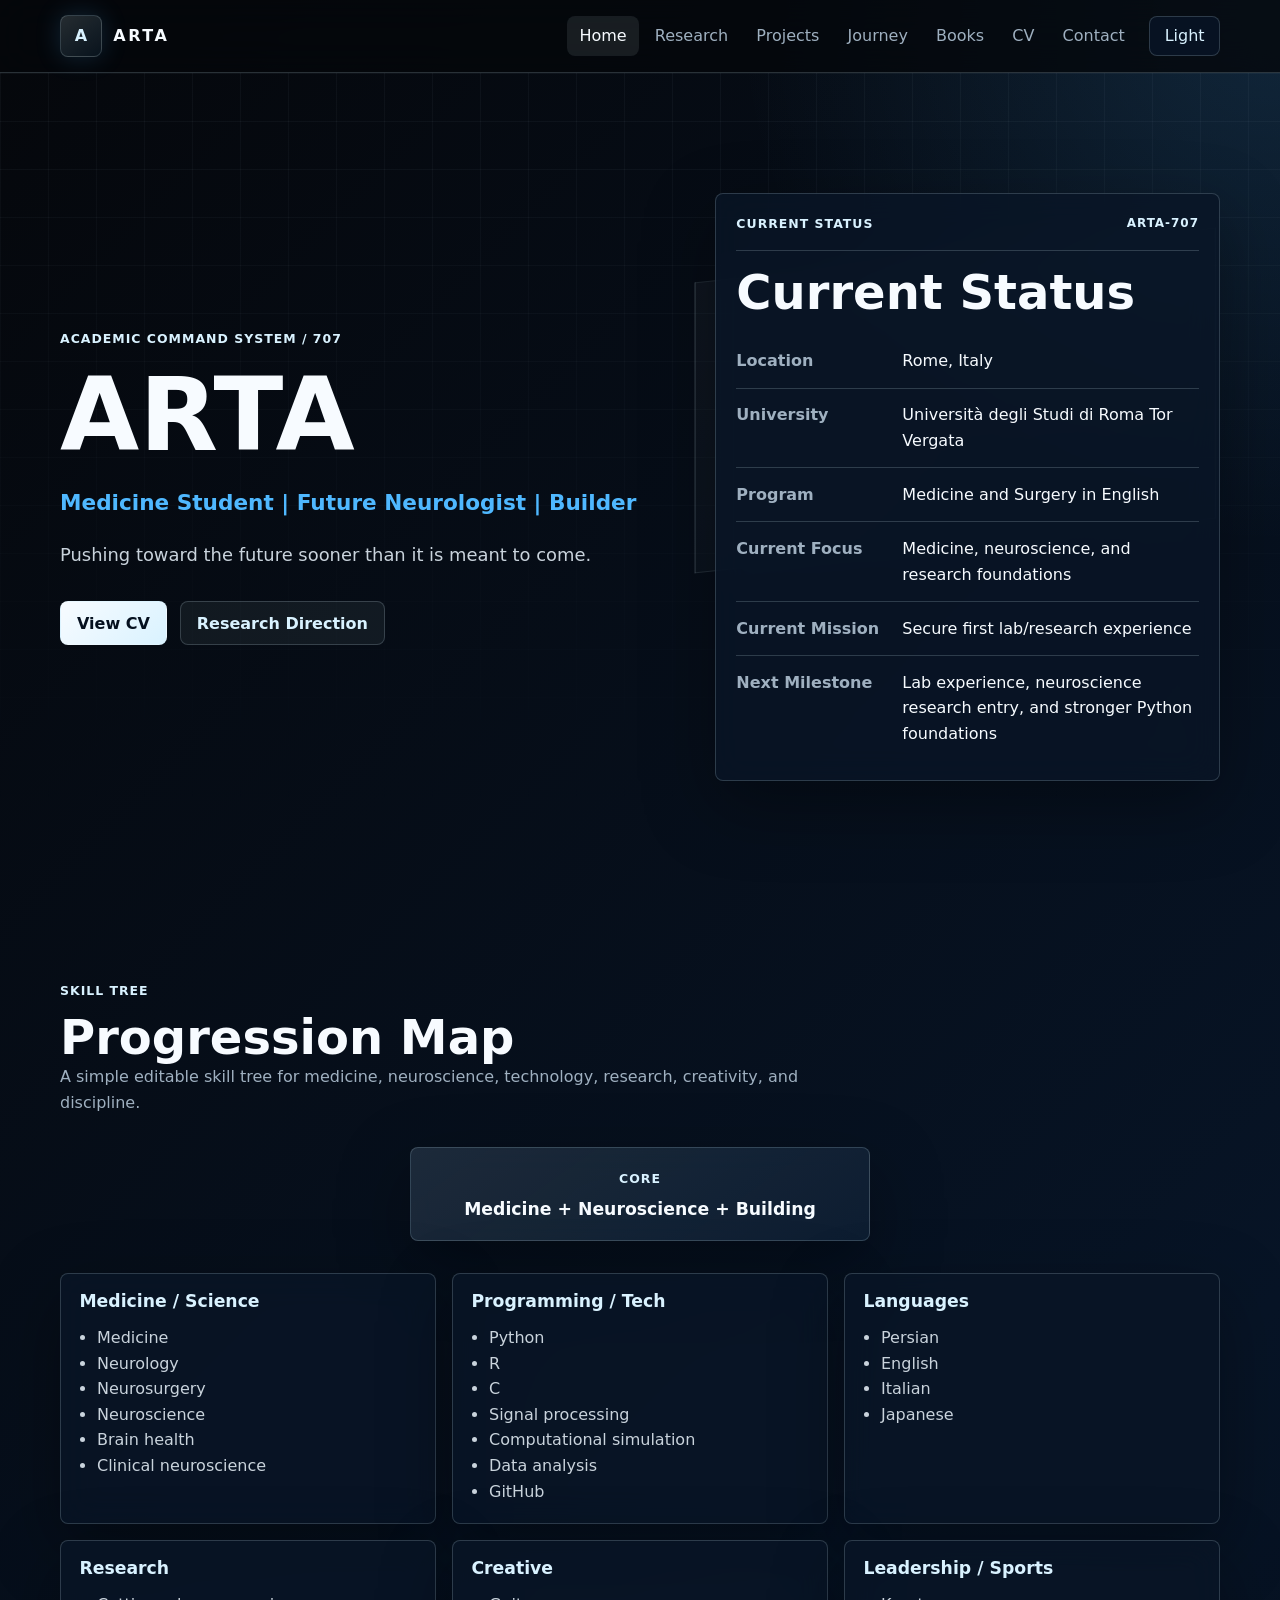
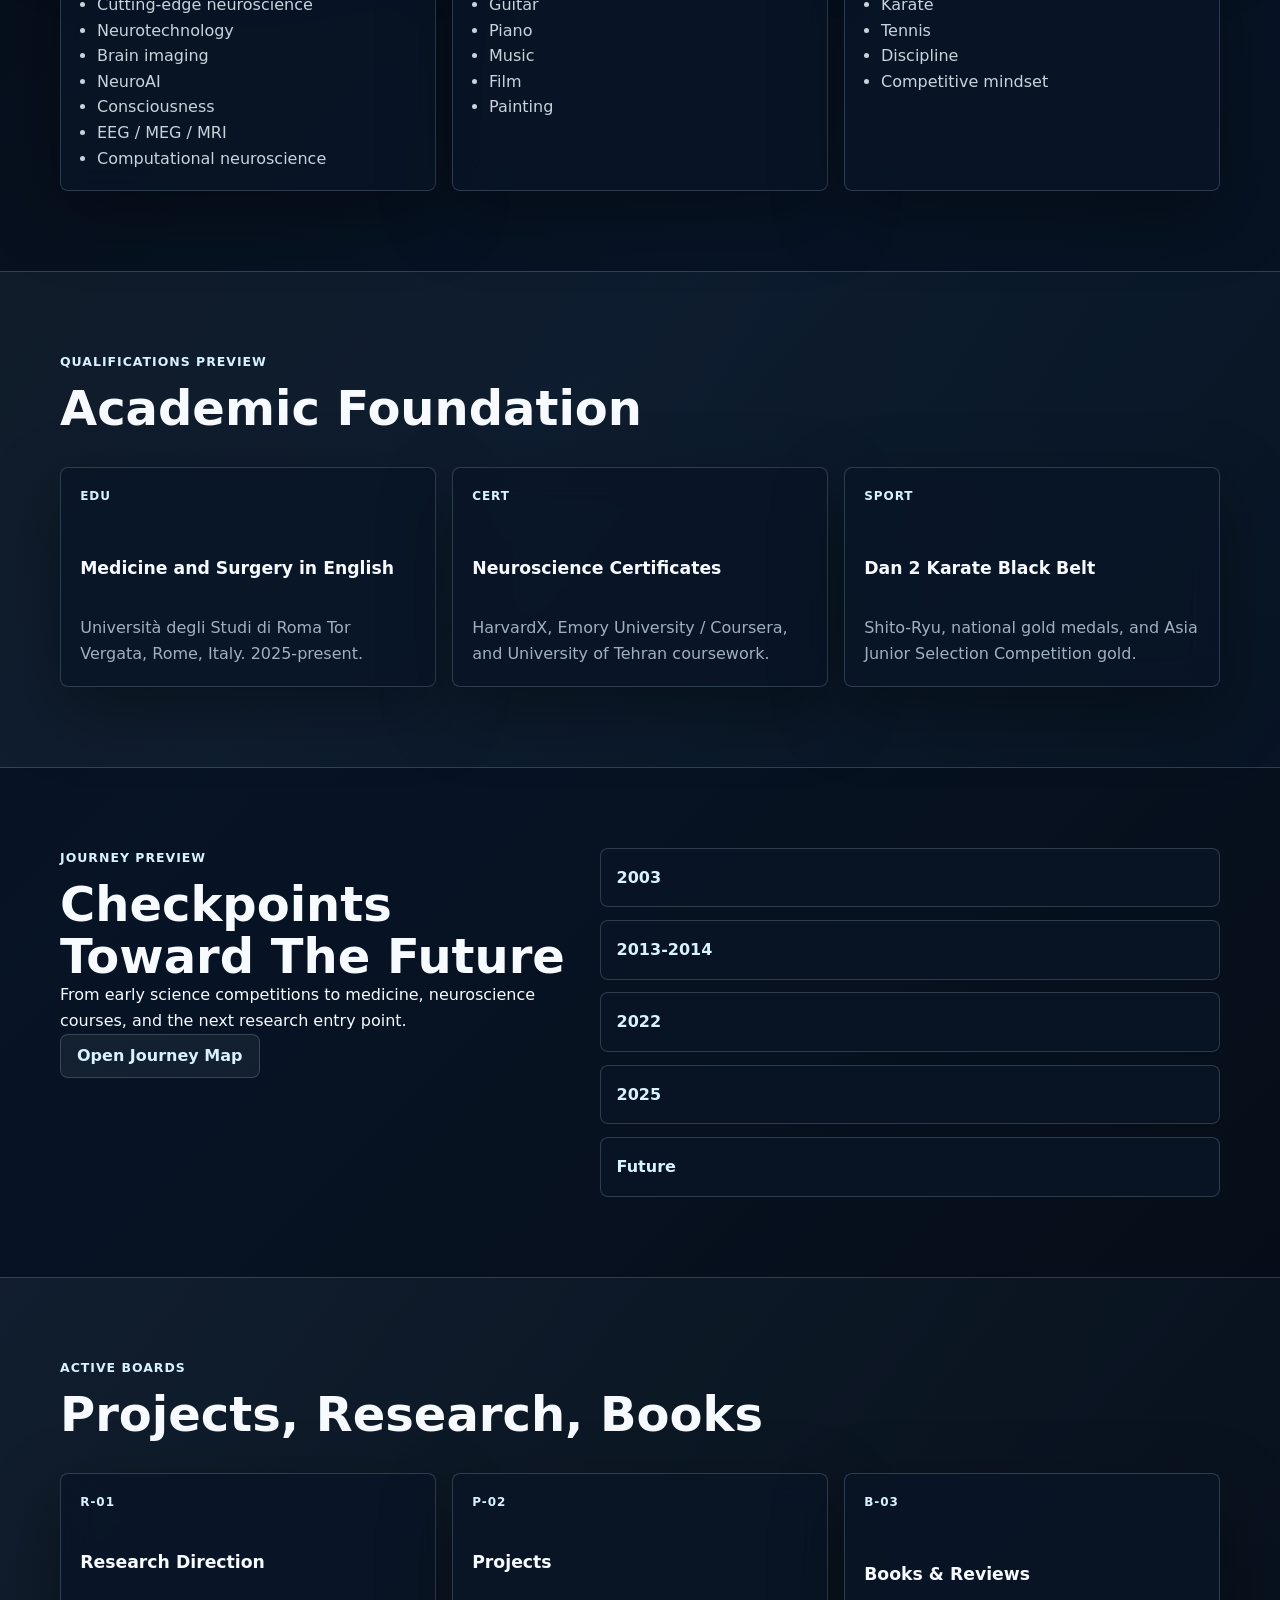
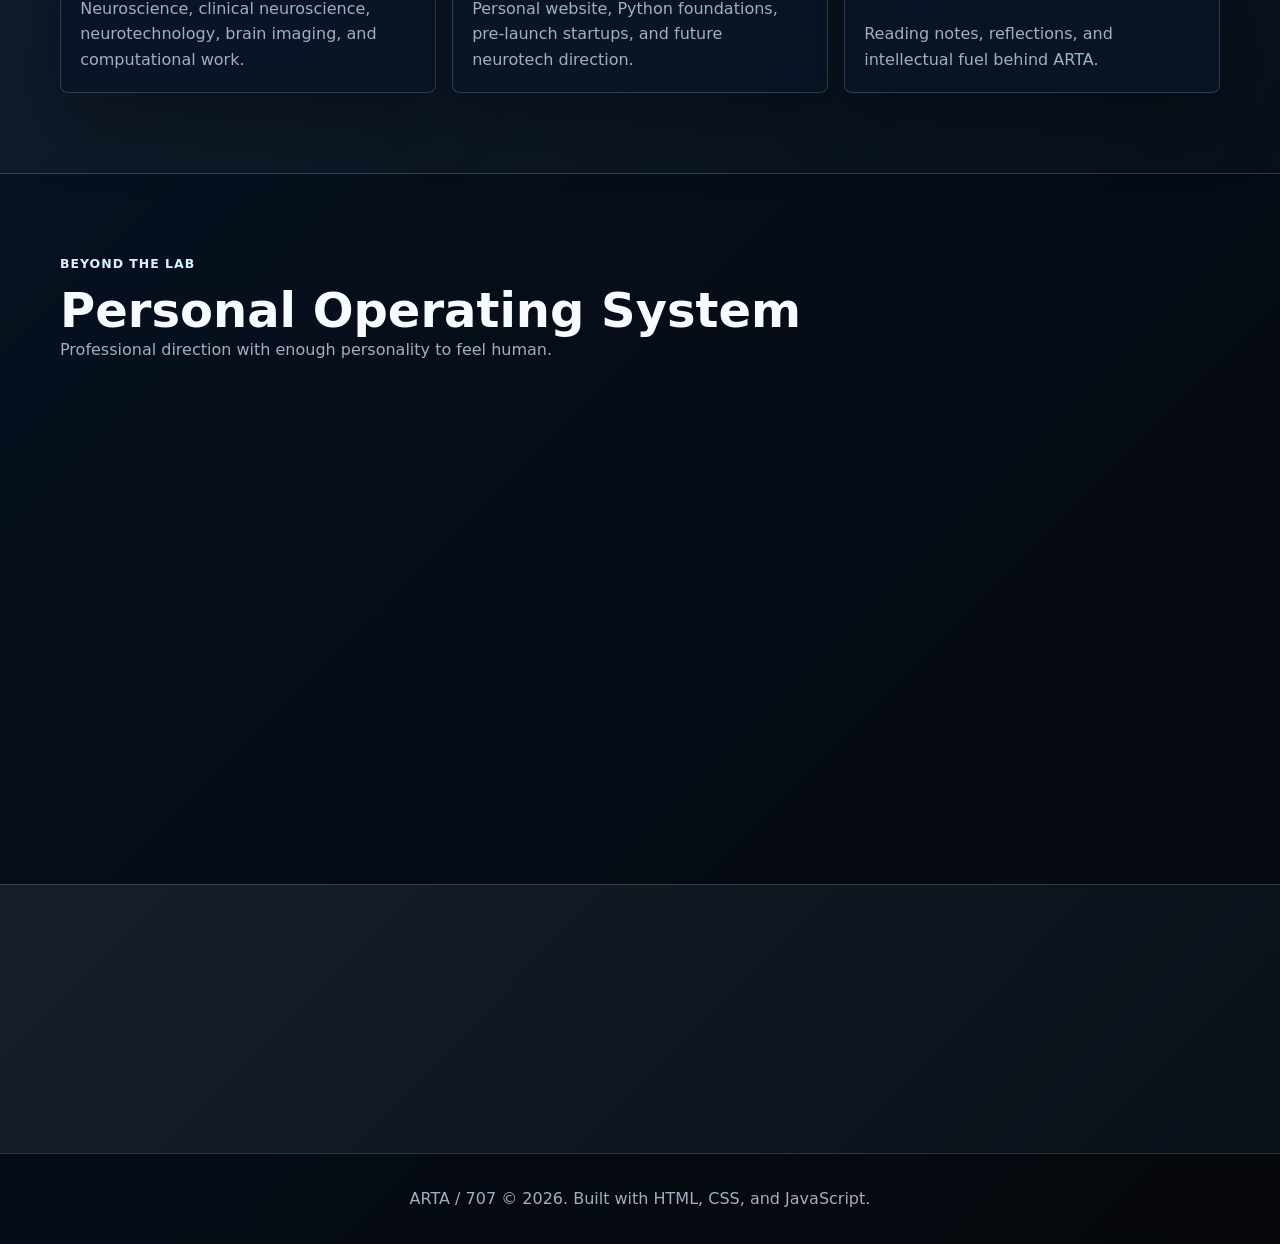
==== index.html @ 5e00ac13 "Add files via upload Version 0.1" ====
<!DOCTYPE html>
<html lang="en">
<head>
  <meta charset="UTF-8">
  <meta name="viewport" content="width=device-width, initial-scale=1.0">
  <meta name="description" content="ARTA personal CV and portfolio website focused on medicine, neuroscience, neurotechnology, research, books, and future-facing academic growth.">
  <title>ARTA | Personal CV Website</title>
  <link rel="stylesheet" href="style.css">
  <link rel="stylesheet" href="print.css" media="print">
  <!-- Replace favicon.png with your own icon when ready -->
  <!-- <link rel="icon" type="image/png" href="favicon.png"> -->
</head>
<body data-page="home">
  <a class="skip-link" href="#main">Skip to content</a>

  <header class="site-header">
    <nav class="navbar" aria-label="Main navigation">
      <a class="brand" href="index.html" aria-label="ARTA home">
        <!-- Replace this text mark with <img src="logo.png" alt="ARTA logo"> when your logo is ready. -->
        <span class="brand-mark">A</span>
        <span class="brand-name">ARTA</span>
      </a>

      <button class="menu-toggle" type="button" data-menu-toggle aria-label="Open navigation" aria-expanded="false"><span></span><span></span><span></span></button>

      <div class="nav-panel" data-nav-panel>
        <ul class="nav-links">
          <li><a href="index.html" data-nav="home">Home</a></li>
          <li><a href="research.html" data-nav="research">Research</a></li>
          <li><a href="projects.html" data-nav="projects">Projects</a></li>
          <li><a href="journey.html" data-nav="journey">Journey</a></li>
          <li><a href="books.html" data-nav="books">Books</a></li>
          <li><a href="cv.html" data-nav="cv">CV</a></li>
          <li><a href="contact.html" data-nav="contact">Contact</a></li>
        </ul>
        <button class="theme-toggle" type="button" data-theme-toggle>Light</button>
      </div>
    </nav>
  </header>

  <main id="main">
    <section class="hero section-shell">
      <div class="container hero-grid">
        <div class="hero-copy reveal">
          <p class="eyebrow">Academic Command System / 707</p>
          <h1>ARTA</h1>
          <p class="hero-tagline">Medicine Student | Future Neurologist | Builder</p>
          <p class="mission">Pushing toward the future sooner than it is meant to come.</p>
          <div class="hero-actions">
            <a class="button button-primary" href="cv.html">View CV</a>
            <a class="button button-secondary" href="research.html">Research Direction</a>
          </div>
        </div>

        <aside class="status-card reveal" aria-labelledby="status-title">
          <div class="panel-topline"><p class="eyebrow">Current Status</p><span>ARTA-707</span></div>
          <h2 id="status-title">Current Status</h2>
          <dl class="status-list">
            <div><dt>Location</dt><dd>Rome, Italy</dd></div>
            <div><dt>University</dt><dd>Universit&agrave; degli Studi di Roma Tor Vergata</dd></div>
            <div><dt>Program</dt><dd>Medicine and Surgery in English</dd></div>
            <div><dt>Current Focus</dt><dd>Medicine, neuroscience, and research foundations</dd></div>
            <div><dt>Current Mission</dt><dd>Secure first lab/research experience</dd></div>
            <div><dt>Next Milestone</dt><dd>Lab experience, neuroscience research entry, and stronger Python foundations</dd></div>
          </dl>
        </aside>
      </div>
    </section>

    <section class="section-shell" aria-labelledby="skills-title">
      <div class="container">
        <div class="section-heading reveal"><p class="eyebrow">Skill Tree</p><h2 id="skills-title">Progression Map</h2><p>A simple editable skill tree for medicine, neuroscience, technology, research, creativity, and discipline.</p></div>
        <div class="skill-tree reveal">
          <article class="skill-core"><p class="eyebrow">Core</p><h3>Medicine + Neuroscience + Building</h3></article>
          <div class="skill-grid">
            <article class="skill-branch"><h3>Medicine / Science</h3><ul><li>Medicine</li><li>Neurology</li><li>Neurosurgery</li><li>Neuroscience</li><li>Brain health</li><li>Clinical neuroscience</li></ul></article>
            <article class="skill-branch"><h3>Programming / Tech</h3><ul><li>Python</li><li>R</li><li>C</li><li>Signal processing</li><li>Computational simulation</li><li>Data analysis</li><li>GitHub</li></ul></article>
            <article class="skill-branch"><h3>Languages</h3><ul><li>Persian</li><li>English</li><li>Italian</li><li>Japanese</li></ul></article>
            <article class="skill-branch"><h3>Research</h3><ul><li>Cutting-edge neuroscience</li><li>Neurotechnology</li><li>Brain imaging</li><li>NeuroAI</li><li>Consciousness</li><li>EEG / MEG / MRI</li><li>Computational neuroscience</li></ul></article>
            <article class="skill-branch"><h3>Creative</h3><ul><li>Guitar</li><li>Piano</li><li>Music</li><li>Film</li><li>Painting</li></ul></article>
            <article class="skill-branch"><h3>Leadership / Sports</h3><ul><li>Karate</li><li>Tennis</li><li>Discipline</li><li>Competitive mindset</li></ul></article>
          </div>
        </div>
      </div>
    </section>

    <section class="section-shell section-muted" aria-labelledby="qualifications-title">
      <div class="container">
        <div class="section-heading reveal"><p class="eyebrow">Qualifications Preview</p><h2 id="qualifications-title">Academic Foundation</h2></div>
        <div class="card-grid">
          <article class="info-card reveal"><span class="card-code">EDU</span><h3>Medicine and Surgery in English</h3><p>Universit&agrave; degli Studi di Roma Tor Vergata, Rome, Italy. 2025-present.</p></article>
          <article class="info-card reveal"><span class="card-code">CERT</span><h3>Neuroscience Certificates</h3><p>HarvardX, Emory University / Coursera, and University of Tehran coursework.</p></article>
          <article class="info-card reveal"><span class="card-code">SPORT</span><h3>Dan 2 Karate Black Belt</h3><p>Shito-Ryu, national gold medals, and Asia Junior Selection Competition gold.</p></article>
        </div>
      </div>
    </section>

    <section class="section-shell" aria-labelledby="journey-preview-title">
      <div class="container split-layout">
        <div class="section-heading reveal"><p class="eyebrow">Journey Preview</p><h2 id="journey-preview-title">Checkpoints Toward The Future</h2><p>From early science competitions to medicine, neuroscience courses, and the next research entry point.</p><a class="button button-secondary" href="journey.html">Open Journey Map</a></div>
        <div class="mini-path reveal"><span>2003</span><span>2013-2014</span><span>2022</span><span>2025</span><span>Future</span></div>
      </div>
    </section>

    <section class="section-shell section-muted" aria-labelledby="preview-title">
      <div class="container">
        <div class="section-heading reveal"><p class="eyebrow">Active Boards</p><h2 id="preview-title">Projects, Research, Books</h2></div>
        <div class="card-grid">
          <a class="info-card reveal" href="research.html"><span class="card-code">R-01</span><h3>Research Direction</h3><p>Neuroscience, clinical neuroscience, neurotechnology, brain imaging, and computational work.</p></a>
          <a class="info-card reveal" href="projects.html"><span class="card-code">P-02</span><h3>Projects</h3><p>Personal website, Python foundations, pre-launch startups, and future neurotech direction.</p></a>
          <a class="info-card reveal" href="books.html"><span class="card-code">B-03</span><h3>Books &amp; Reviews</h3><p>Reading notes, reflections, and intellectual fuel behind ARTA.</p></a>
        </div>
      </div>
    </section>

    <section class="section-shell" aria-labelledby="beyond-title">
      <div class="container">
        <div class="section-heading reveal"><p class="eyebrow">Beyond The Lab</p><h2 id="beyond-title">Personal Operating System</h2><p>Professional direction with enough personality to feel human.</p></div>
        <div class="compact-grid">
          <article class="micro-card reveal"><h3>Karate</h3><p>Discipline, pressure, movement, competition, and resilience.</p></article>
          <article class="micro-card reveal"><h3>Music</h3><p>Guitar and piano as creative languages.</p></article>
          <article class="micro-card reveal"><h3>Languages</h3><p>Persian, English, Italian, and Japanese.</p></article>
          <article class="micro-card reveal"><h3>Cats</h3><p>A personal symbol of independence, quiet observation, and warmth.</p></article>
          <article class="micro-card reveal"><h3>Film &amp; Painting</h3><p>Visual storytelling, aesthetics, and creative thinking.</p></article>
          <article class="micro-card reveal"><h3>Entrepreneurship</h3><p>Building, experimenting, and thinking beyond conventional paths.</p></article>
          <article class="micro-card reveal"><h3>Routine / Discipline</h3><p>A structured lifestyle focused on long-term success.</p></article>
          <article class="micro-card reveal"><h3>Cars</h3><p>Interest in design, luxury, engineering, and personal taste.</p></article>
          <a class="micro-card reveal" href="books.html"><h3>Books</h3><p>Reading notes, reviews, and intellectual fuel connected to the Books &amp; Reviews page.</p></a>
          <article class="micro-card personal-fuel reveal"><h3>Personal Fuel</h3><p>Black pepper. Unflavored protein. Clean signal, low noise.</p></article>
        </div>
      </div>
    </section>

    <section class="section-shell contact-band" aria-labelledby="contact-title">
      <div class="container contact-row reveal"><div><p class="eyebrow">Contact</p><h2 id="contact-title">Open To Research Conversations</h2><p>For labs, professors, academic opportunities, and serious building around medicine and neuroscience.</p></div><a class="button button-primary" href="contact.html">Contact ARTA</a></div>
    </section>
  </main>

  <footer class="site-footer no-print"><p>ARTA / 707 &copy; <span data-year></span>. Built with HTML, CSS, and JavaScript.</p></footer>
  <div class="cat-companion" aria-hidden="true"></div>
  <script src="main.js" defer></script>
</body>
</html>
---- style.css ----
/* ARTA Personal CV Website - screen styles. Edit color variables first when customizing. */
:root {
  --black: #05070b;
  --navy: #071426;
  --deep-navy: #0b1d33;
  --white: #f7fbff;
  --ice-blue: #d9f2ff;
  --blue: #4fb8ff;
  --steel-blue: #8ca8bf;
  --silver: #c9d3dc;
  --muted: #9fb0c0;
  --panel: rgba(9, 21, 38, 0.82);
  --panel-solid: #0b1728;
  --border: rgba(217, 242, 255, 0.18);
  --shadow: 0 24px 70px rgba(0, 0, 0, 0.34);
  --radius: 8px;
  --max-width: 1160px;
  color-scheme: dark;
}

:root[data-theme="light"] {
  --black: #f7fbff;
  --navy: #eef6ff;
  --deep-navy: #ffffff;
  --white: #071426;
  --ice-blue: #0f4d78;
  --blue: #0a69a9;
  --steel-blue: #50687d;
  --silver: #21384f;
  --muted: #576879;
  --panel: rgba(255, 255, 255, 0.86);
  --panel-solid: #ffffff;
  --border: rgba(10, 65, 108, 0.16);
  --shadow: 0 20px 55px rgba(18, 48, 76, 0.14);
  color-scheme: light;
}

* { box-sizing: border-box; }
html { scroll-behavior: smooth; }
body { margin: 0; min-width: 320px; color: var(--white); background: radial-gradient(circle at top right, rgba(79, 184, 255, 0.15), transparent 34rem), linear-gradient(135deg, var(--black), var(--navy) 45%, var(--black)); font-family: Inter, ui-sans-serif, system-ui, -apple-system, BlinkMacSystemFont, "Segoe UI", Arial, sans-serif; line-height: 1.6; }
a { color: inherit; }
button, input, textarea { font: inherit; }
h1, h2, h3, p { overflow-wrap: anywhere; }
h1, h2, h3 { margin: 0; line-height: 1.08; letter-spacing: 0; }
h1 { font-size: clamp(3rem, 8vw, 6.7rem); }
h2 { font-size: clamp(1.9rem, 4vw, 3rem); }
h3 { font-size: 1.08rem; }
p { margin: 0; }
.skip-link { position: absolute; left: 1rem; top: -4rem; z-index: 100; padding: 0.75rem 1rem; border-radius: var(--radius); background: var(--ice-blue); color: #04111f; transition: top 160ms ease; }
.skip-link:focus { top: 1rem; }
.container { width: min(100% - 2rem, var(--max-width)); margin-inline: auto; }
.narrow { max-width: 780px; }
.section-shell { position: relative; padding: 5rem 0; }
.section-muted { border-block: 1px solid var(--border); background: linear-gradient(120deg, rgba(217, 242, 255, 0.05), rgba(79, 184, 255, 0.03)); }
.site-header { position: sticky; top: 0; z-index: 40; border-bottom: 1px solid var(--border); background: rgba(5, 7, 11, 0.78); backdrop-filter: blur(18px); }
:root[data-theme="light"] .site-header { background: rgba(247, 251, 255, 0.88); }
.navbar { width: min(100% - 2rem, var(--max-width)); min-height: 72px; margin-inline: auto; display: flex; align-items: center; justify-content: space-between; gap: 1rem; }
.brand { display: inline-flex; align-items: center; gap: 0.7rem; text-decoration: none; font-weight: 900; }
.brand-mark { width: 42px; height: 42px; display: grid; place-items: center; border: 1px solid var(--border); border-radius: var(--radius); background: linear-gradient(145deg, rgba(217, 242, 255, 0.16), rgba(79, 184, 255, 0.08)); color: var(--ice-blue); box-shadow: 0 0 26px rgba(79, 184, 255, 0.18); }
.brand-name { letter-spacing: 0.16em; }
.nav-panel { display: flex; align-items: center; gap: 0.75rem; }
.nav-links { display: flex; align-items: center; gap: 0.2rem; list-style: none; margin: 0; padding: 0; }
.nav-links a { min-height: 40px; display: inline-flex; align-items: center; padding: 0 0.78rem; border-radius: var(--radius); color: var(--muted); text-decoration: none; transition: color 160ms ease, background 160ms ease; }
.nav-links a:hover, .nav-links a:focus-visible, .nav-links a[aria-current="page"] { color: var(--white); background: rgba(217, 242, 255, 0.09); }
.menu-toggle, .theme-toggle, .button { border: 1px solid var(--border); border-radius: var(--radius); background: var(--panel); color: var(--white); cursor: pointer; }
.theme-toggle { min-height: 40px; padding: 0 0.9rem; color: var(--ice-blue); }
.menu-toggle { display: none; width: 44px; height: 44px; padding: 0; }
.menu-toggle span { display: block; width: 18px; height: 2px; margin: 3px auto; background: var(--white); }
.hero { min-height: calc(100vh - 72px); display: flex; align-items: center; overflow: hidden; }
.hero::before { content: ""; position: absolute; inset: 0; pointer-events: none; background-image: linear-gradient(rgba(217,242,255,0.045) 1px, transparent 1px), linear-gradient(90deg, rgba(217,242,255,0.04) 1px, transparent 1px); background-size: 48px 48px; mask-image: linear-gradient(to bottom, black, transparent 92%); }
.hero::after { content: ""; position: absolute; right: 5%; top: 22%; width: min(42vw, 520px); aspect-ratio: 1.8; pointer-events: none; border: 1px solid var(--border); background: linear-gradient(135deg, rgba(217,242,255,0.08), transparent), repeating-linear-gradient(90deg, rgba(217,242,255,0.22) 0 1px, transparent 1px 38px); opacity: 0.55; filter: blur(0.2px); transform: skewY(-6deg); }
.hero-grid { position: relative; z-index: 1; display: grid; grid-template-columns: minmax(0, 1.05fr) minmax(320px, 0.85fr); gap: 2rem; align-items: center; }
.eyebrow { margin-bottom: 0.7rem; color: var(--ice-blue); font-size: 0.78rem; font-weight: 900; letter-spacing: 0.08em; text-transform: uppercase; }
.hero-tagline { margin-top: 1rem; color: var(--blue); font-size: clamp(1.08rem, 2vw, 1.35rem); font-weight: 800; }
.mission { max-width: 610px; margin-top: 1.25rem; color: var(--silver); font-size: 1.12rem; }
.hero-actions { display: flex; flex-wrap: wrap; gap: 0.8rem; margin-top: 2rem; }
.button { min-height: 44px; display: inline-flex; align-items: center; justify-content: center; padding: 0 1rem; text-decoration: none; font-weight: 900; transition: transform 160ms ease, border-color 160ms ease; }
.button:hover, .button:focus-visible { transform: translateY(-2px); border-color: rgba(217, 242, 255, 0.44); }
.button-primary { background: linear-gradient(135deg, var(--white), var(--ice-blue)); color: #05101f; }
.button-secondary { background: rgba(217, 242, 255, 0.06); color: var(--ice-blue); }
.status-card, .info-card, .skill-core, .skill-branch, .micro-card, .timeline-node, .system-panel, .book-card, .cv-document { border: 1px solid var(--border); border-radius: var(--radius); background: var(--panel); box-shadow: var(--shadow); backdrop-filter: blur(16px); }
.status-card { padding: 1.25rem; }
.panel-topline { display: flex; justify-content: space-between; gap: 1rem; align-items: center; border-bottom: 1px solid var(--border); padding-bottom: 1rem; margin-bottom: 1rem; }
.panel-topline .eyebrow { margin: 0; }
.panel-topline span, .card-code { color: var(--ice-blue); font-size: 0.75rem; font-weight: 900; letter-spacing: 0.08em; text-transform: uppercase; }
.status-list { margin: 1rem 0 0; }
.status-list div { display: grid; grid-template-columns: 150px 1fr; gap: 1rem; padding: 0.86rem 0; border-bottom: 1px solid var(--border); }
.status-list div:last-child { border-bottom: 0; }
.status-list dt { color: var(--muted); font-weight: 900; }
.status-list dd { margin: 0; color: var(--white); }
.section-heading { max-width: 760px; margin-bottom: 2rem; }
.section-heading p:last-child, .page-hero p, .info-card p, .micro-card p, .timeline-node p, .system-panel li { color: var(--muted); }
.skill-core { width: min(100%, 460px); margin: 0 auto 2rem; padding: 1.3rem; text-align: center; background: linear-gradient(145deg, rgba(217,242,255,0.10), rgba(79,184,255,0.06)), var(--panel); }
.skill-grid { display: grid; grid-template-columns: repeat(3, minmax(0, 1fr)); gap: 1rem; }
.skill-branch { padding: 1.15rem; }
.skill-branch h3 { color: var(--ice-blue); }
.skill-branch ul { margin: 0.9rem 0 0; padding-left: 1.1rem; color: var(--silver); }
.card-grid { display: grid; grid-template-columns: repeat(3, minmax(0, 1fr)); gap: 1rem; }
.info-card { min-height: 220px; display: flex; flex-direction: column; justify-content: space-between; padding: 1.2rem; color: var(--white); text-decoration: none; transition: transform 160ms ease, border-color 160ms ease, background 160ms ease; }
.info-card:hover, .info-card:focus-visible { transform: translateY(-4px); border-color: rgba(217,242,255,0.42); background: rgba(13, 33, 58, 0.88); }
.info-card h2 { font-size: 1.35rem; }
.info-card h3, .micro-card h3 { margin-top: 1rem; }
.inline-link { color: var(--ice-blue); font-weight: 900; }
.split-layout { display: grid; grid-template-columns: minmax(0, 0.9fr) minmax(320px, 1.1fr); gap: 2rem; align-items: start; }
.mini-path { display: grid; gap: 0.8rem; }
.mini-path span { padding: 1rem; border: 1px solid var(--border); border-radius: var(--radius); background: var(--panel); color: var(--ice-blue); font-weight: 900; }
.compact-grid { display: grid; grid-template-columns: repeat(5, minmax(0, 1fr)); gap: 1rem; }
.micro-card { min-height: 150px; padding: 1rem; color: var(--white); text-decoration: none; }
.personal-fuel { opacity: 0.88; }
.contact-band { border-top: 1px solid var(--border); background: linear-gradient(135deg, rgba(217,242,255,0.08), rgba(79,184,255,0.05)); }
.contact-row { display: flex; align-items: center; justify-content: space-between; gap: 1rem; }
.page-hero { border-bottom: 1px solid var(--border); background: linear-gradient(135deg, rgba(217,242,255,0.08), rgba(79,184,255,0.04)); }
.timeline-map { display: grid; grid-template-columns: repeat(2, minmax(0, 1fr)); gap: 1rem; }
.timeline-node { padding: 1.2rem; }
.timeline-node span { color: var(--ice-blue); font-weight: 900; }
.timeline-node h2 { margin-top: 0.55rem; font-size: 1.4rem; }
.system-panel { padding: 1.2rem; }
.system-panel ul { margin: 1rem 0 0; padding-left: 1.1rem; }
.book-grid { display: grid; grid-template-columns: repeat(2, minmax(0, 1fr)); gap: 1rem; }
.book-card { padding: 1.2rem; }
.book-meta, .book-tags { color: var(--muted); margin-top: 0.5rem; }
.tag-cloud { display: flex; flex-wrap: wrap; gap: 0.65rem; }
.tag-cloud span { padding: 0.55rem 0.8rem; border: 1px solid var(--border); border-radius: 999px; background: var(--panel); color: var(--ice-blue); }
.cv-body { background: var(--black); }
.cv-document { width: min(100% - 2rem, 920px); margin: 3rem auto; padding: 2rem; }
.cv-header { display: flex; justify-content: space-between; gap: 2rem; padding-bottom: 1rem; border-bottom: 2px solid var(--border); }
.cv-header h1 { font-size: 2.6rem; }
.cv-header address { color: var(--muted); font-style: normal; text-align: right; }
.cv-section { padding: 1rem 0; border-bottom: 1px solid var(--border); }
.cv-section:last-child { border-bottom: 0; }
.cv-section h2 { margin-bottom: 0.45rem; color: var(--ice-blue); font-size: 1.15rem; }
.cv-section ul { margin: 0; padding-left: 1.15rem; color: var(--silver); }
.cv-section p { color: var(--silver); }
.cv-two-col { display: grid; grid-template-columns: 1fr 1fr; gap: 1.5rem; }
.site-footer { padding: 2rem 1rem; border-top: 1px solid var(--border); color: var(--muted); text-align: center; }
/* Cat companion image. Replace cat.png later if you want a different companion. */
.cat-companion { position: fixed; left: 0; top: 0; z-index: 60; width: 38px; height: 28px; pointer-events: none; opacity: 0; transform: translate(-50px, -50px); transition: opacity 180ms ease; background: url("cat.png") center / contain no-repeat; image-rendering: pixelated; filter: drop-shadow(0 0 8px rgba(217, 242, 255, 0.32)); }
.cat-companion::before, .cat-companion::after { content: none; }
.cat-companion.is-visible { opacity: 0.9; }
.reveal { opacity: 0; transform: translateY(18px); transition: opacity 480ms ease, transform 480ms ease; }
.reveal.is-visible { opacity: 1; transform: translateY(0); }
@media (prefers-reduced-motion: reduce) { html { scroll-behavior: auto; } *, *::before, *::after { transition-duration: 0.01ms !important; animation-duration: 0.01ms !important; animation-iteration-count: 1 !important; } .reveal { opacity: 1; transform: none; } .cat-companion { display: none; } }
@media (max-width: 1000px) { .hero-grid, .split-layout { grid-template-columns: 1fr; } .skill-grid, .card-grid, .compact-grid { grid-template-columns: repeat(2, minmax(0, 1fr)); } .hero::after { opacity: 0.28; } }
@media (max-width: 760px) { .navbar { min-height: 64px; } .menu-toggle { display: block; } .nav-panel { position: absolute; left: 1rem; right: 1rem; top: 72px; display: none; flex-direction: column; align-items: stretch; padding: 1rem; border: 1px solid var(--border); border-radius: var(--radius); background: var(--panel-solid); box-shadow: var(--shadow); } .nav-panel.is-open { display: flex; } .nav-links { flex-direction: column; align-items: stretch; } .nav-links a, .theme-toggle { width: 100%; justify-content: center; } .section-shell { padding: 3.4rem 0; } .hero { min-height: auto; padding-top: 4rem; } .status-list div, .skill-grid, .card-grid, .compact-grid, .timeline-map, .book-grid, .cv-two-col { grid-template-columns: 1fr; } .status-list div { gap: 0.25rem; } .contact-row, .cv-header { flex-direction: column; align-items: flex-start; } .cv-header address { text-align: left; } .cat-companion { display: none; } }
@media (hover: none), (pointer: coarse) { .cat-companion { display: none; } }
---- print.css ----
/* Print mode: formal, white, quiet, and optimized for the CV. */
@page { margin: 13mm; }
* { box-shadow: none !important; text-shadow: none !important; }
html, body { background: #ffffff !important; color: #111111 !important; font-family: Arial, Helvetica, sans-serif; font-size: 10pt; line-height: 1.35; }
a { color: #111111 !important; text-decoration: none; }
.site-header, .site-footer, .no-print, .cat-companion, .hero, .page-hero, .contact-band, .button, .theme-toggle, .menu-toggle, .skip-link, .personal-fuel { display: none !important; }
.section-shell, .section-muted { padding: 0 !important; border: 0 !important; background: #ffffff !important; }
.container, .cv-document { width: 100% !important; max-width: none !important; margin: 0 !important; padding: 0 !important; border: 0 !important; background: #ffffff !important; color: #111111 !important; }
.cv-document { display: block !important; }
.cv-header { display: flex; justify-content: space-between; gap: 14pt; padding-bottom: 8pt; border-bottom: 1.5pt solid #111111 !important; }
.cv-header h1 { font-size: 21pt; }
.cv-header address { font-style: normal; text-align: right; }
.cv-section { padding: 7pt 0; border-bottom: 0.75pt solid #cccccc !important; break-inside: avoid; }
.cv-section h2 { margin: 0 0 4pt; color: #111111 !important; font-size: 12pt; }
.cv-section p, .cv-section li { color: #111111 !important; }
.cv-section ul { margin: 0; padding-left: 13pt; }
.cv-two-col { display: grid; grid-template-columns: 1fr 1fr; gap: 14pt; }
.reveal { opacity: 1 !important; transform: none !important; }
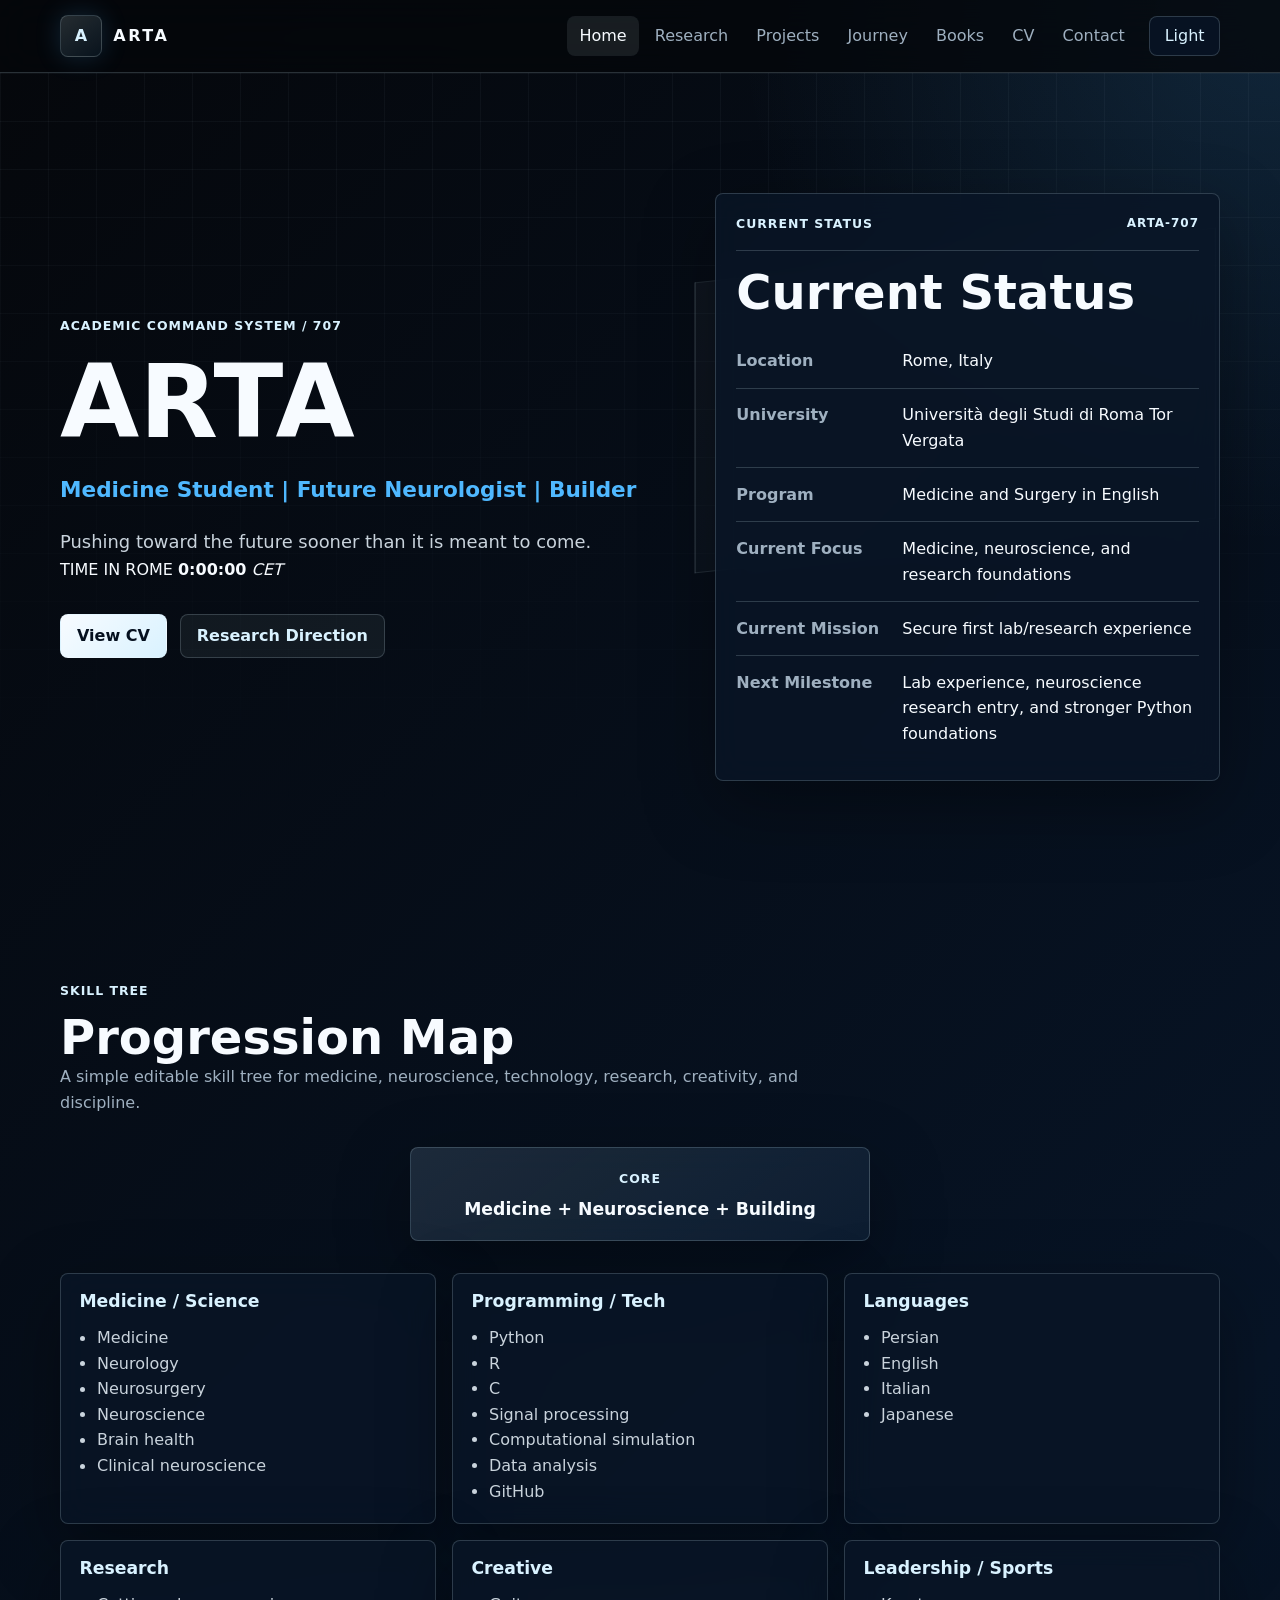
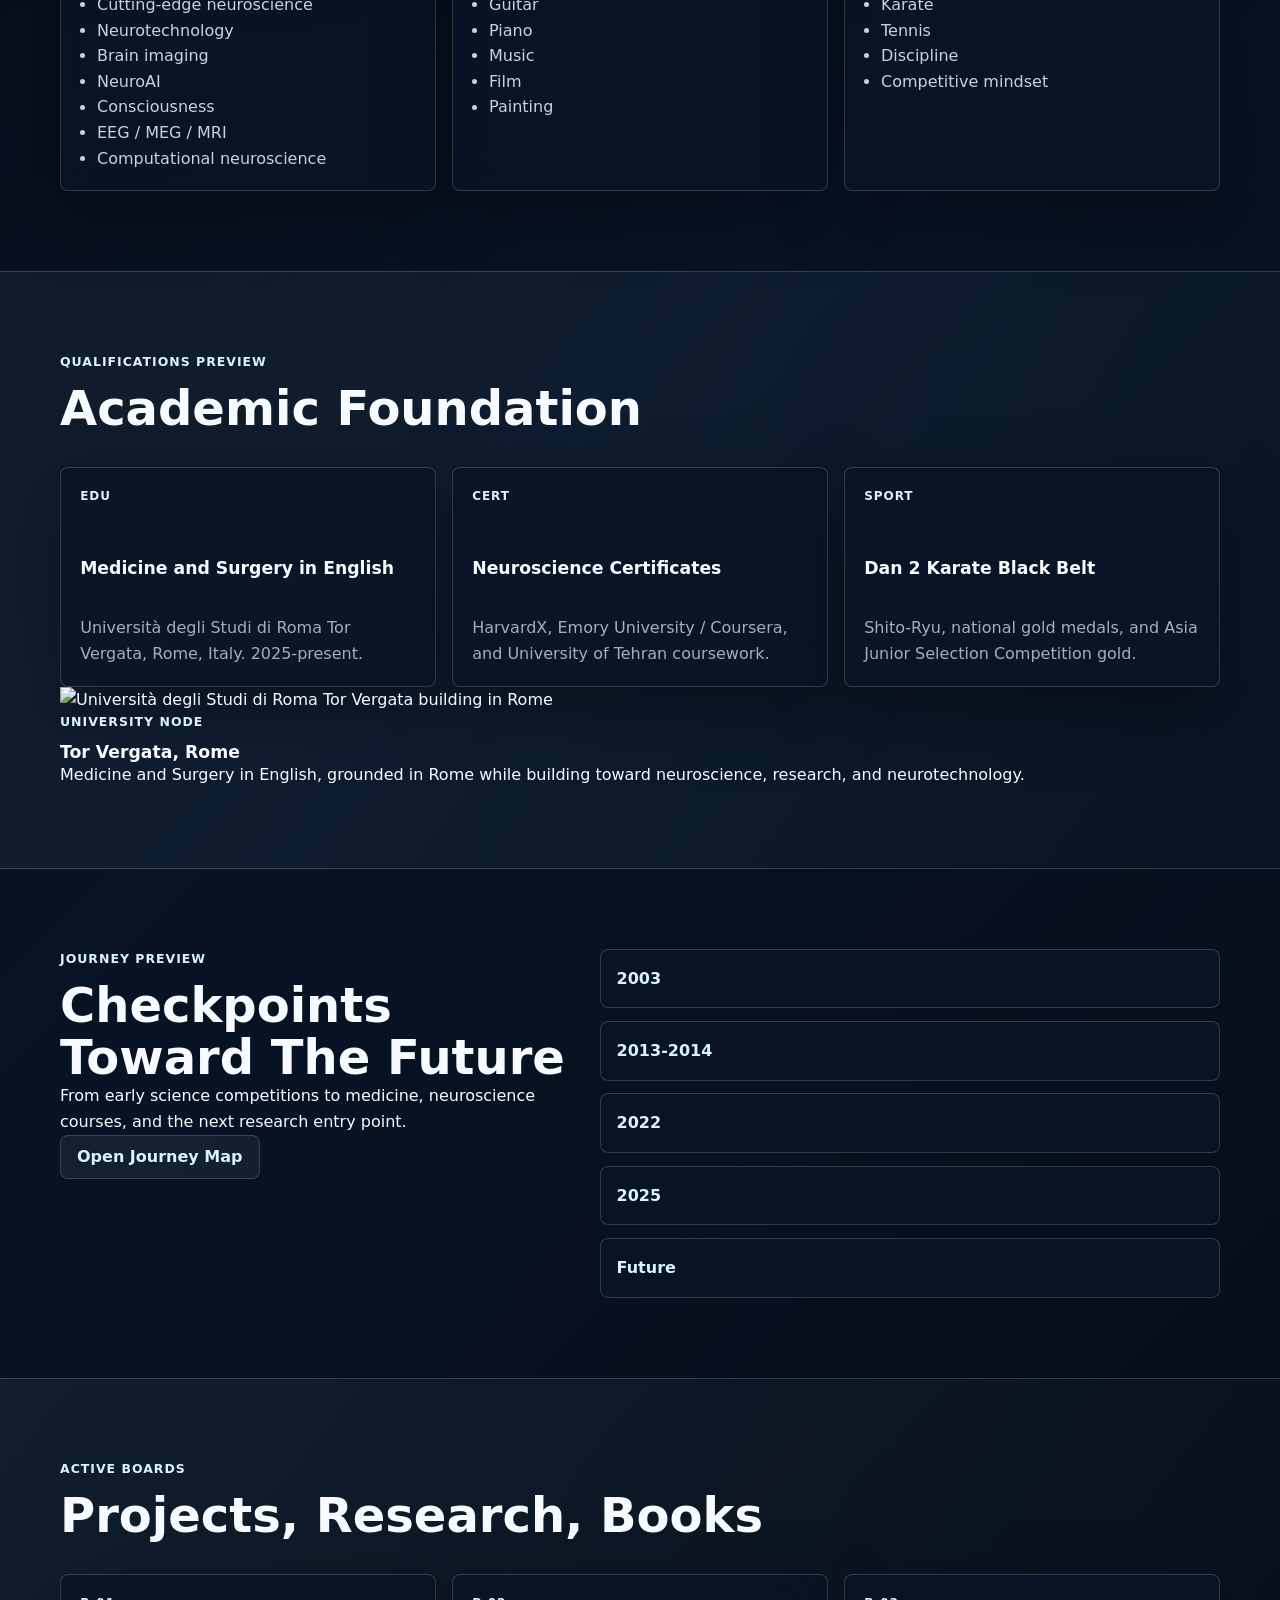
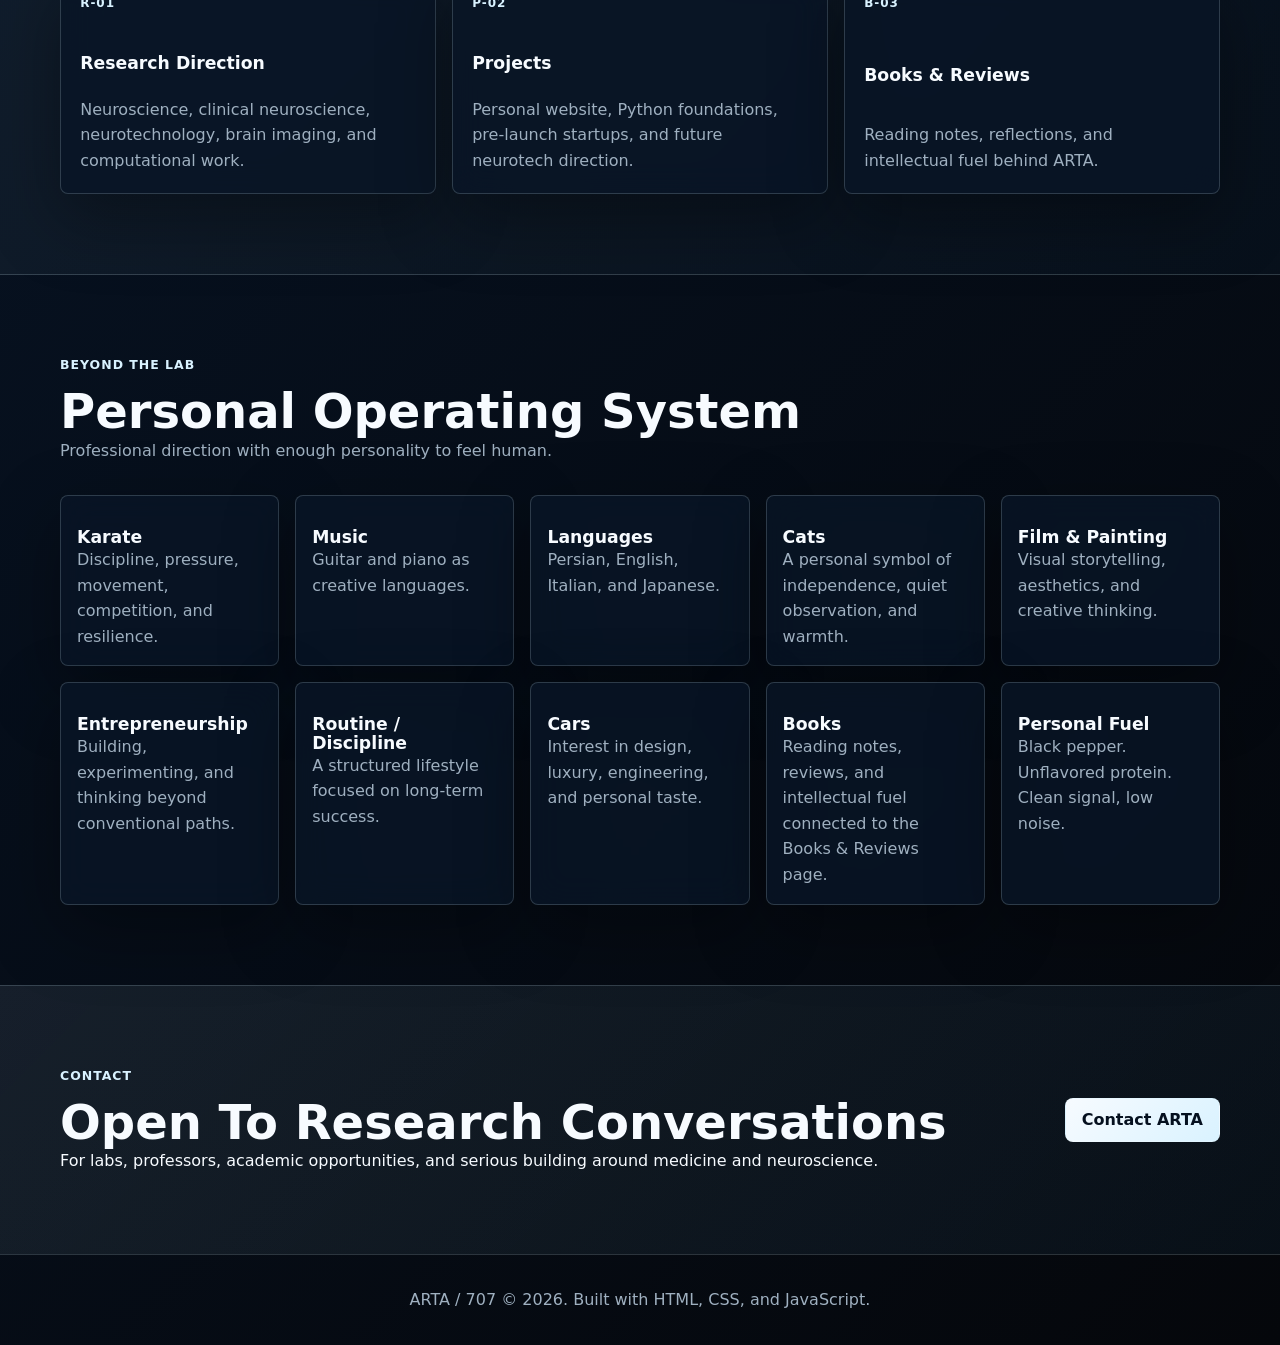
==== commit 13c2c5ec: "Update1 index.html" ====
--- a/index.html
+++ b/index.html
@@ -46,6 +46,7 @@
           <h1>ARTA</h1>
           <p class="hero-tagline">Medicine Student | Future Neurologist | Builder</p>
           <p class="mission">Pushing toward the future sooner than it is meant to come.</p>
+          <p class="rome-time"><span>TIME IN ROME</span> <strong data-rome-time>0:00:00</strong> <em data-rome-tz>CET</em></p>
           <div class="hero-actions">
             <a class="button button-primary" href="cv.html">View CV</a>
             <a class="button button-secondary" href="research.html">Research Direction</a>
@@ -92,6 +93,14 @@
           <article class="info-card reveal"><span class="card-code">CERT</span><h3>Neuroscience Certificates</h3><p>HarvardX, Emory University / Coursera, and University of Tehran coursework.</p></article>
           <article class="info-card reveal"><span class="card-code">SPORT</span><h3>Dan 2 Karate Black Belt</h3><p>Shito-Ryu, national gold medals, and Asia Junior Selection Competition gold.</p></article>
         </div>
+        <article class="campus-panel reveal">
+          <img src="tor-vergata-building.png" alt="Universit&agrave; degli Studi di Roma Tor Vergata building in Rome">
+          <div>
+            <p class="eyebrow">University Node</p>
+            <h3>Tor Vergata, Rome</h3>
+            <p>Medicine and Surgery in English, grounded in Rome while building toward neuroscience, research, and neurotechnology.</p>
+          </div>
+        </article>
       </div>
     </section>
 
@@ -140,4 +149,4 @@
   <div class="cat-companion" aria-hidden="true"></div>
   <script src="main.js" defer></script>
 </body>
-</html>+</html>
--- a/style.css
+++ b/style.css
@@ -1,4 +1,3 @@
-/* ARTA Personal CV Website - screen styles. Edit color variables first when customizing. */
 :root {
   --black: #05070b;
   --navy: #071426;
--- a/print.css
+++ b/print.css
@@ -1,4 +1,3 @@
-/* Print mode: formal, white, quiet, and optimized for the CV. */
 @page { margin: 13mm; }
 * { box-shadow: none !important; text-shadow: none !important; }
 html, body { background: #ffffff !important; color: #111111 !important; font-family: Arial, Helvetica, sans-serif; font-size: 10pt; line-height: 1.35; }
